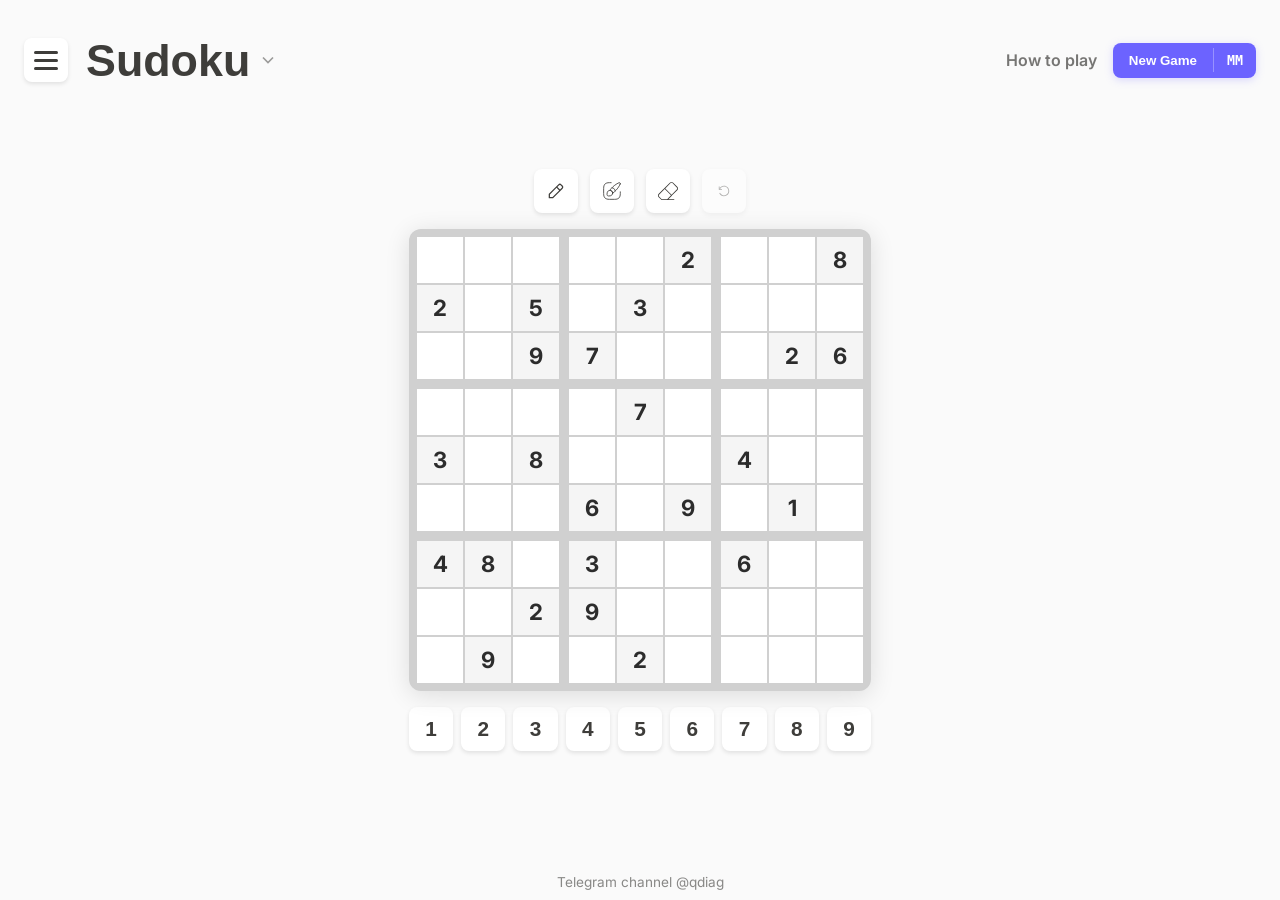
==== ui/web/_sudoku/index.html @ dfd4c3f3 "feat: add storage functionality for Sudoku game state - Implemented saveGame, loadSavedGame, and cle" ====
<!DOCTYPE html>
<html lang="en">
<head>
  <meta charset="UTF-8">
  <meta name="viewport" content="width=device-width, initial-scale=1.0">
  <title>Sudoku</title>

  <!-- Open Graph meta tags -->
  <meta property="og:title" content="Sudoku">
  <meta property="og:description" content="Classic number puzzle">
  <meta property="og:image" content="https://qdiag.xyz/assets/sudoku-preview.png">
  <meta property="og:type" content="website">
  <meta property="og:url" content="https://qdiag.xyz/sudoku/">
  
  <!-- Fonts and styles -->
  <link href="https://fonts.googleapis.com/css2?family=Inter:wght@400;600&display=swap" rel="stylesheet">
  <link rel="stylesheet" href="common.css">
  <link rel="stylesheet" href="styles.css">
  <link rel="stylesheet" href="multiplayer.css">
  
  <!-- Favicons -->
  <link rel="apple-touch-icon" sizes="180x180" href="https://qdiag.xyz/assets/icons/apple-touch-icon.png">
  <link rel="icon" type="image/png" sizes="32x32" href="https://qdiag.xyz/assets/icons/favicon-32x32.png">
  <link rel="icon" type="image/png" sizes="16x16" href="https://qdiag.xyz/assets/icons/favicon-16x16.png">
  <link rel="manifest" href="https://qdiag.xyz/assets/icons/site.webmanifest">
</head>
<body>
  <!-- Header -->
  <header class="header">
    <div class="leftControls">
      <button id="menuBtn" class="hamburger">
        <span></span>
      </button>
      <div class="title-wrapper">
        <button id="titleBtn" class="title-button">
          Sudoku
          <svg class="chevron" width="20" height="20" viewBox="0 0 24 24" fill="none" stroke="currentColor" stroke-width="2">
            <path d="M6 9l6 6 6-6"/>
          </svg>
        </button>
        <div id="gamesDropdown" class="games-dropdown">
          <a href="/sudoku/" class="game-item active">
            <div class="game-name">Sudoku</div>
            <div class="game-desc">Classic</div>
          </a>
          <!-- <a href="/masyu/" class="game-item">
            <div class="game-name">Masyu</div>
            <div class="game-desc">Draw a loop</div>
          </a> -->
          <!-- <a href="/bmf/" class="game-item">
            <div class="game-name">BMF</div>
            <div class="game-desc">Find patterns</div>
          </a> -->
        </div>
      </div>
    </div>
    <div class="rightControls">
      <a href="#" id="helpLink">How to play</a>
      <div class="new-game-wrapper">
        <button id="newBtn" class="btn btn-primary btn-with-indicator">
          <span class="btn-text">New Game</span>
          <span class="btn-divider"></span>
          <span class="btn-indicator" id="difficultyIndicator">MS</span>
        </button>
        <div id="difficultyDropdown" class="difficulty-dropdown">
          <div class="slider-group">
            <label>Difficulty</label>
            <input type="range" id="difficultySlider" min="0" max="4" value="1" step="1">
          </div>
          <div class="slider-group">
            <label>Duration</label>
            <input type="range" id="depthSlider" min="0" max="2" value="1" step="1">
          </div>
          <div class="difficulty-display" id="difficultyDisplay">Medium Sea</div>
        </div>
      </div>
    </div>
  </header>

  <!-- Settings Panel -->
  <div id="panel">
    
    <div class="settings-section">
      <h3 class="settings-header">Highlights</h3>
      
      <div class="setting">
        <label for="highlightPencilMarks" title="Highlight selected number in pencil marks">Notes</label>
        <label class="switch">
          <input type="checkbox" id="highlightPencilMarks">
          <span class="slider"></span>
        </label>
      </div>
      
      <div class="setting">
        <label for="highlightBiValues" title="Cells with exactly 2 candidates">Bi-values</label>
        <label class="switch">
          <input type="checkbox" id="highlightBiValues">
          <span class="slider"></span>
        </label>
      </div>
    </div>

    <div class="settings-section">
      <h3 class="settings-header">Note helpers</h3>
      
      <div class="setting">
        <label for="prefillNotes" title="Fill all empty cells with notes 1-9 when starting a new puzzle">Prefill</label>
        <label class="switch">
          <input type="checkbox" id="prefillNotes">
          <span class="slider"></span>
        </label>
      </div>

      <div class="setting">
        <label for="autoClearNotes" title="Automatically remove invalid notes based on placed numbers">Auto clear</label>
        <label class="switch">
          <input type="checkbox" id="autoClearNotes">
          <span class="slider"></span>
        </label>
      </div>
      
      <div class="setting">
        <label for="multicolorBrush" title="Enable two-color marking mode">Multicolor brush</label>
        <label class="switch">
          <input type="checkbox" id="multicolorBrush">
          <span class="slider"></span>
        </label>
      </div>
    </div>
    
    <div class="settings-section settings-section-small">
      <div class="setting codeInputWrap">
        <label for="codeInput">Puzzle code <span id="puzzleNumber"></span></label>
        <input type="text" id="codeInput" class="codeInput" placeholder="Paste code">
        <div class="codeButtons">
          <button id="copyCodeBtn" class="btn btn-secondary btn-small">Copy</button>
          <button id="loadCodeBtn" class="btn btn-secondary btn-small">Load</button>
        </div>
      </div>
    </div>
    
    <!-- Multiplayer Section -->
    <div class="settings-section settings-section-small" id="multiplayerSection">
      <div class="multiplayer-controls">
        <label class="section-label">Multiplayer room</label>
        
        <!-- No room state -->
        <div id="multiplayerNoRoom">
          <div class="multiplayer-buttons">
            <button id="createRoomBtn" class="btn btn-secondary btn-small">Create</button>
            <button id="joinRoomBtn" class="btn btn-secondary btn-small">Join</button>
          </div>
          
          <!-- Join input group (hidden by default) -->
          <div class="join-input-group" id="joinInputGroup">
            <input type="text" id="roomCodeInput" placeholder="123456" maxlength="6" pattern="\d{6}">
            <button id="joinConfirmBtn" class="btn btn-primary btn-xs">✓</button>
            <button id="joinCancelBtn" class="btn btn-secondary btn-xs">✕</button>
          </div>
        </div>
        
        <!-- In room state (hidden by default) -->
        <div id="multiplayerInRoom" style="display: none;">
          <div class="room-status">
            <span class="room-code" id="roomCode" title="Click to copy">123456</span>
            <div class="player-info">
              <svg class="player-icon" width="16" height="16" viewBox="0 -0.5 25 25" fill="none" xmlns="http://www.w3.org/2000/svg">
                <path fill-rule="evenodd" clip-rule="evenodd" d="M14.9769 14H10.0229C8.56488 14.0724 7.2731 14.963 6.68693 16.3C5.97993 17.688 7.39093 19 9.03193 19H15.9679C17.6099 19 19.0209 17.688 18.3129 16.3C17.7268 14.963 16.435 14.0724 14.9769 14Z" stroke="currentColor" stroke-width="1.5" stroke-linecap="round" stroke-linejoin="round"/>
                <path fill-rule="evenodd" clip-rule="evenodd" d="M15.4999 8C15.4999 9.65685 14.1568 11 12.4999 11C10.8431 11 9.49994 9.65685 9.49994 8C9.49994 6.34315 10.8431 5 12.4999 5C13.2956 5 14.0587 5.31607 14.6213 5.87868C15.1839 6.44129 15.4999 7.20435 15.4999 8Z" stroke="currentColor" stroke-width="1.5" stroke-linecap="round" stroke-linejoin="round"/>
              </svg>
              <span id="playerCount">1</span>
              <button id="leaveRoomBtn" class="btn btn-secondary btn-xs">Leave</button>
            </div>
          </div>
        </div>
      </div>
    </div>
    
  </div>

  <!-- Main Content -->
  <div id="app">
    <!-- Controls -->
    <div class="controls">
      <button id="pencilBtn" class="tool-btn" title="Pencil mode (N)">
        <svg width="20" height="20" viewBox="0 0 24 24" fill="currentColor" xmlns="http://www.w3.org/2000/svg">
          <path d="M4,20.75A.751.751,0,0,1,3.25,20V15.819a.755.755,0,0,1,.22-.53L14.711,4.05a2.72,2.72,0,0,1,3.848,0L19.95,5.441a2.72,2.72,0,0,1,0,3.848L8.712,20.53a.747.747,0,0,1-.531.22ZM4.75,16.129V19.25h3.12l7.91-7.91L12.66,8.22ZM16.841,10.28l2.051-2.051a1.223,1.223,0,0,0,0-1.727L17.499,5.108a1.222,1.222,0,0,0-1.727,0L13.72,7.16Z"/>
        </svg>
      </button>
      <button id="markerBtn" class="tool-btn" title="Marker mode (M) - Double-click to clear all">
        <svg width="20" height="20" viewBox="0 0 24 24" fill="none" stroke="currentColor" xmlns="http://www.w3.org/2000/svg">
          <path d="M10.97 2H8.97C3.97 2 1.97 4 1.97 9V15C1.97 20 3.97 22 8.97 22H14.97C19.97 22 21.97 20 21.97 15V13" stroke-width="1" stroke-linecap="round" stroke-linejoin="round"/>
          <path d="M21.88 3.55998C20.65 6.62998 17.56 10.81 14.98 12.88L13.4 14.14C13.2 14.29 13 14.41 12.77 14.5C12.77 14.35 12.76 14.2 12.74 14.04C12.65 13.37 12.35 12.74 11.81 12.21C11.26 11.66 10.6 11.35 9.92 11.26C9.76 11.25 9.6 11.24 9.44 11.25C9.53 11 9.66 10.77 9.83 10.58L11.09 8.99998C13.16 6.41998 17.35 3.30998 20.41 2.07998C20.88 1.89998 21.34 2.03998 21.63 2.32998C21.93 2.62998 22.07 3.08998 21.88 3.55998Z" stroke-width="1" stroke-linecap="round" stroke-linejoin="round"/>
          <path d="M12.78 14.49C12.78 15.37 12.44 16.21 11.81 16.85C11.32 17.34 10.66 17.68 9.87 17.78L7.9 17.99C6.83 18.11 5.91 17.2 6.03 16.11L6.24 14.14C6.43 12.39 7.89 11.27 9.45 11.24C9.61 11.23 9.77 11.24 9.93 11.25C10.61 11.34 11.27 11.65 11.82 12.2C12.36 12.74 12.66 13.36 12.75 14.03C12.77 14.19 12.78 14.35 12.78 14.49Z" stroke-width="1" stroke-linecap="round" stroke-linejoin="round"/>
          <path d="M15.82 11.9799C15.82 9.88994 14.13 8.18994 12.03 8.18994" stroke-width="1" stroke-linecap="round" stroke-linejoin="round"/>
        </svg>
      </button>
      <button id="eraserBtn" class="tool-btn" title="Eraser mode (E)">
      <svg fill="currentColor" height="20" width="20" xmlns="http://www.w3.org/2000/svg" viewBox="0 0 480.001 480.001">
      <g>
        <g>
          <path d="M333.142,350.846c0.115-0.115,0.215-0.239,0.323-0.357l129.681-129.706c10.878-10.878,16.864-25.368,16.855-40.8
            c-0.01-15.409-5.999-29.865-16.854-40.694l-97.844-97.874c-10.853-10.845-25.326-16.817-40.75-16.817
            c-15.426,0-29.895,5.974-40.741,16.82L16.855,308.329C5.974,319.21-0.012,333.713,0,349.168
            c0.013,15.425,6.002,29.884,16.854,40.7l62.592,62.606c0.061,0.061,0.127,0.112,0.188,0.171c0.174,0.165,0.349,0.331,0.534,0.483
            c0.082,0.067,0.171,0.126,0.255,0.19c0.175,0.135,0.349,0.271,0.532,0.395c0.07,0.047,0.145,0.085,0.215,0.13
            c0.205,0.131,0.412,0.26,0.627,0.376c0.051,0.026,0.103,0.048,0.154,0.074c0.239,0.123,0.482,0.241,0.732,0.346
            c0.033,0.014,0.067,0.024,0.101,0.037c0.269,0.108,0.54,0.208,0.819,0.293c0.034,0.011,0.07,0.017,0.104,0.027
            c0.276,0.081,0.556,0.154,0.841,0.211c0.082,0.017,0.165,0.023,0.247,0.038c0.239,0.041,0.479,0.084,0.724,0.107
            c0.33,0.033,0.663,0.051,0.998,0.051h137.91h159.308c5.522,0,10-4.478,10-10c0-5.522-4.478-10-10-10H248.566l84.22-84.236
            C332.904,351.06,333.027,350.96,333.142,350.846z M220.285,435.404H90.66l-59.675-59.689
            c-7.076-7.054-10.977-16.487-10.985-26.563c-0.008-10.106,3.897-19.582,10.996-26.681l129.825-129.803l151.091,151.091
            L220.285,435.404z M174.965,178.527L297.953,55.56c7.069-7.069,16.516-10.963,26.6-10.963c10.085,0,19.536,3.895,26.609,10.962
            l97.85,97.88c7.08,7.063,10.982,16.493,10.989,26.557c0.006,10.085-3.899,19.547-10.998,26.645l-122.95,122.974L174.965,178.527z"
            />
        </g>
      </g>
      </svg>
      </button>
      <button id="undoBtn" class="tool-btn" title="Undo (Ctrl+Z)">
        <svg width="20" height="20" viewBox="0 0 50 50" fill="currentColor" xmlns="http://www.w3.org/2000/svg">
          <path d="M25 38c-5.1 0-9.7-3-11.8-7.6l1.8-.8c1.8 3.9 5.7 6.4 10 6.4 6.1 0 11-4.9 11-11s-4.9-11-11-11c-4.6 0-8.5 2.8-10.1 7.3l-1.9-.7c1.9-5.2 6.6-8.6 12-8.6 7.2 0 13 5.8 13 13s-5.8 13-13 13z"/>
          <path d="M20 22h-8v-8h2v6h6z"/>
        </svg>
      </button>
    </div>

    <!-- Game Board -->
    <div id="boardWrap">
      <div id="board"></div>
    </div>

    <!-- Number Pad -->
    <div id="numpad">
      <button class="num-btn" data-num="1">1</button>
      <button class="num-btn" data-num="2">2</button>
      <button class="num-btn" data-num="3">3</button>
      <button class="num-btn" data-num="4">4</button>
      <button class="num-btn" data-num="5">5</button>
      <button class="num-btn" data-num="6">6</button>
      <button class="num-btn" data-num="7">7</button>
      <button class="num-btn" data-num="8">8</button>
      <button class="num-btn" data-num="9">9</button>
    </div>
  </div>

  <!-- Footer -->
  <footer class="footer">
    <a href="https://t.me/qdiag" target="_blank">Telegram channel @qdiag</a>
  </footer>

  <!-- Help modal -->
  <div class="helpModal" id="helpModal">
    <div class="helpBox">
      <h2>How to Play Sudoku</h2>
      <p>Fill the grid so that each row, column, and 3×3 box contains the digits 1-9 without repetition.</p>
      
      <h3>Controls</h3>
      <ul>
        <li>Click any cell to select it</li>
        <li>Use keyboard (1-9) to place numbers</li>
        <li>Press the same number again to remove it</li>
        <li>Navigate with arrow keys or WASD</li>
        <li>Press Delete, Backspace ot 0 to clear a cell</li>
        <li>Press U or Ctrl+Z to undo</li>
      </ul>
      
      <h3>Modes</h3>
      <ul>
        <li><strong>Pencil mode (N):</strong> Make small notes in cells instead of placing numbers</li>
        <li><strong>Marker mode (M):</strong> Highlight cells for analysis. Click to mark/unmark cells. With multicolor enabled: peach → green → clear. Desktop only: drag to mark multiple cells. Double-click button or Shift+M to clear all</li>
        <li><strong>Eraser mode (E):</strong> Click cells to clear them quickly</li>
      </ul>
      
      <h3>Difficulty Levels</h3>
      <ul>
        <li>Use the dropdown next to "New Game" to select difficulty and duration</li>
        <li>Difficulty ranges from Easy to Insane</li>
        <li>Duration indicates puzzle length: S (Small), M (Medium), L (Large)</li>
      </ul>
      
      <h3>Puzzle Codes</h3>
      <ul>
        <li>Load puzzles by code or number (e.g., <code>#123</code> or <code>MS#456</code>)</li>
        <li>Difficulty codes: E=Easy, M=Medium, H=Hard, D=Diabolical, I=Insane</li>
        <li>Duration codes: S=Small, M=Medium, L=Large</li>
      </ul>
      
      <button id="closeHelp" class="btn btn-primary">Got it!</button>
    </div>
  </div>

  <!-- Socket.io -->
  <script src="https://cdn.socket.io/4.6.1/socket.io.min.js"></script>
  
  <!-- Scripts -->
  <script src="puzzle_list.js"></script>
  <script>
    // Global game state variables - must be declared before other scripts
    let board = [];
    let solution = [];
    let fixed = [];
    let pencilMarks = [];
    let selectedCell = null;
    let solved = false;
    let pencilMode = false;
    let eraserMode = false;
    let markerMode = false;
    let markedCells = new Map(); // Changed from Set to Map for multicolor support
    let isDraggingMarker = false;
    let markerDragMode = 'add'; // 'add' or 'remove'
    let markerDragColor = 1; // Track which color we're dragging
    let dragStarted = false;
    let needsRender = false;
    let currentPuzzleIndex = -1;
    let initialBoard = [];
    let undoHistory = [];
    let selectedNumber = null;
    let highlightPencilMarks = true;
    let highlightAffectedAreas = true; // Always on
    let showBiValue = false;
    let prefillNotes = false;
    let autoClearNotes = false;
    let highlightRelatedCells = true; // Always on
    let multicolorBrush = false;
    let gameModified = false;
    let confirmingNewGame = false;
    // Difficulty settings
    let currentDifficulty = 1; // Medium (0-4: Easy, Medium, Hard, Diabolical, Extreme)
    let currentDepth = 1; // Sea (0-2: Lake, Sea, Ocean)
    window.eraserMode = eraserMode;
    window.initialBoard = initialBoard;
  </script>
  <script src="utils.js"></script>
  <script src="common.js"></script>
  <script src="multiplayer.js"></script>
  <script src="encoder.js"></script>
  <script src="storage.js"></script>
  <script src="renderer.js"></script>
  <script src="script.js"></script>
</body>
</html>
---- ui/web/_sudoku/common.css ----
/* ====== COMMON VARIABLES ====== */
:root {
  --accent: #6c63ff;
  --accent-light: #d6d8ff;
  --accent-dark: #7c72ff;
  --bg: #fafafa;
  --text-primary: #3e3d3a;
  --border-color: #dcdcdc;
  --border-light: #e0e0e0;
  --shadow-sm: 0 2px 4px rgba(0,0,0,0.1);
  --shadow-md: 0 4px 12px rgba(0,0,0,0.15);
  --shadow-lg: 0 4px 24px rgba(0,0,0,0.12);
  --headerH: 100px;
  --panelW: 260px;
}

/* ====== RESET & BASE ====== */
* {
  box-sizing: border-box;
  margin: 0;
  padding: 0;
}

body {
  font-family: Inter, sans-serif;
  background: var(--bg);
  color: var(--text-primary);
  min-height: 100vh;
  display: flex;
  flex-direction: column;
  align-items: center;
  padding-top: var(--headerH);
}

/* ====== HEADER ====== */
.header {
  position: fixed;
  top: 0;
  left: 0;
  right: 0;
  height: var(--headerH);
  display: flex;
  justify-content: space-between;
  align-items: center;
  flex-wrap: wrap;
  padding: 20px 24px 0;
  z-index: 100;
  background: transparent;
  pointer-events: none;
}

.header * {
  pointer-events: auto;
}

.leftControls,
.rightControls {
  display: flex;
  gap: 16px;
  align-items: center;
}

.leftControls {
  gap: 18px;
}

@media (max-width: 600px) {
  .rightControls {
    flex-direction: column;
    align-items: flex-end;
    gap: 8px;
    margin-top: 8px;
  }
}

/* ====== HAMBURGER MENU ====== */
.hamburger {
  width: 44px;
  height: 44px;
  border: none;
  background: #fff;
  cursor: pointer;
  transition: all .3s ease;
  color: var(--text-primary);
  border-radius: 8px;
  display: flex;
  align-items: center;
  justify-content: center;
  box-shadow: var(--shadow-sm);
}

.hamburger span {
  display: block;
  position: relative;
  width: 24px;
  height: 3px;
  background: var(--text-primary);
  transition: all .3s ease;
  border-radius: 1.5px;
}

.hamburger span::before,
.hamburger span::after {
  content: '';
  position: absolute;
  left: 0;
  width: 24px;
  height: 3px;
  background: var(--text-primary);
  transition: all .3s ease;
  border-radius: 1.5px;
}

.hamburger span::before {
  top: -8px;
}

.hamburger span::after {
  top: 8px;
}

.hamburger.active {
  background: var(--accent);
  box-shadow: 0 2px 8px rgba(108,99,255,0.3);
}

.hamburger.active span {
  background: transparent;
}

.hamburger.active span::before {
  top: 0;
  transform: rotate(45deg);
  background: #fff;
}

.hamburger.active span::after {
  top: 0;
  transform: rotate(-45deg);
  background: #fff;
}

@media (hover: hover) {
  .hamburger:hover {
    background: #f0f0f0;
    box-shadow: 0 2px 6px rgba(0,0,0,0.15);
  }
  
  .hamburger.active:hover {
    background: var(--accent-dark);
    box-shadow: 0 2px 10px rgba(108,99,255,0.4);
  }
}

/* ====== TITLE DROPDOWN ====== */
.title-wrapper {
  position: relative;
}

.title-button {
  font-size: 2.8rem;
  font-weight: 600;
  background: none;
  border: none;
  cursor: pointer;
  display: flex;
  align-items: center;
  gap: 8px;
  color: var(--text-primary);
  transition: all 0.2s ease;
  padding: 4px 8px;
  margin: -4px -8px;
  border-radius: 8px;
}

.title-button:hover {
  background: rgba(0,0,0,0.05);
}

.title-button:active {
  background: rgba(0,0,0,0.08);
}

.chevron {
  transition: transform 0.3s ease;
  opacity: 0.5;
}

.title-button:hover .chevron {
  opacity: 0.8;
}

.title-button.active .chevron {
  transform: rotate(180deg);
}

.games-dropdown {
  position: absolute;
  top: calc(100% + 8px);
  left: 0;
  background: #fff;
  border-radius: 12px;
  box-shadow: var(--shadow-lg);
  min-width: 200px;
  opacity: 0;
  visibility: hidden;
  transform: translateY(-10px);
  transition: all 0.3s ease;
  z-index: 1000;
  padding: 8px;
}

.games-dropdown.show {
  opacity: 1;
  visibility: visible;
  transform: translateY(0);
}

.game-item {
  display: flex;
  flex-direction: column;
  padding: 12px 16px;
  text-decoration: none;
  color: var(--text-primary);
  border-radius: 8px;
  transition: all 0.2s ease;
  position: relative;
}

.game-item:hover {
  background: #f5f5f5;
}

.game-item.active {
  background: var(--accent-light);
  color: var(--accent);
}

.game-item.active::before {
  content: '';
  position: absolute;
  left: 4px;
  top: 50%;
  transform: translateY(-50%);
  width: 3px;
  height: 24px;
  background: var(--accent);
  border-radius: 2px;
}

.game-name {
  font-weight: 600;
  font-size: 1.1rem;
  margin-bottom: 2px;
}

.game-desc {
  font-size: 0.85rem;
  opacity: 0.7;
}

@media (max-width: 600px) {
  .title-button {
    font-size: 2rem;
  }
  
  .games-dropdown {
    left: -8px;
    right: -8px;
    width: auto;
    min-width: unset;
  }
}

/* ====== BUTTONS ====== */
.btn {
  cursor: pointer;
  border: none;
  border-radius: 8px;
  font-weight: 600;
  transition: all .15s ease;
}

.btn-primary {
  padding: 10px 22px;
  background: var(--accent);
  color: #fff;
  box-shadow: 0 2px 8px rgba(144,136,255,.3);
}

.btn-primary:hover {
  background: var(--accent-dark);
  transform: translateY(-1px);
  box-shadow: 0 4px 12px rgba(144,136,255,.4);
}

.btn-secondary {
  padding: 8px 22px;
  background: #e0e0e0;
  color: var(--text-primary);
}

.btn-secondary:hover {
  background: #d4d4d4;
  transform: translateY(-1px);
}

.btn-small {
  padding: 6px 14px;
}

.btn:active {
  transform: translateY(0);
}

/* ====== HELP LINK ====== */
#helpLink {
  color: var(--text-primary);
  text-decoration: none;
  cursor: pointer;
  font-weight: 600;
  opacity: 0.7;
  transition: all .15s ease;
  position: relative;
}

#helpLink:hover {
  opacity: 1;
  transform: translateY(-1px);
}

#helpLink::after {
  content: '';
  position: absolute;
  bottom: -2px;
  left: 0;
  right: 0;
  height: 2px;
  background: var(--accent);
  transform: scaleX(0);
  transition: transform .2s ease;
}

#helpLink:hover::after {
  transform: scaleX(1);
}

/* ====== SETTINGS PANEL ====== */
#panel {
  position: fixed;
  top: 0;
  left: 0;
  height: 100%;
  width: var(--panelW);
  background: #fff;
  border-right: 1px solid #dadada;
  transform: translateX(-100%);
  transition: .25s ease;
  z-index: 90;
  padding: 90px 22px 30px;
  overflow-y: auto;
}

#panel.open {
  transform: translateX(0);
}

.setting {
  margin-bottom: 22px;
  display: flex;
  align-items: center;
  justify-content: space-between;
}

.setting label {
  font-weight: 600;
}

.setting label[title] {
  cursor: help;
  position: relative;
}

.setting label[title]:hover {
  text-decoration: underline dotted;
  text-underline-offset: 3px;
}

/* ====== STEPPER ====== */
.stepper {
  display: flex;
  align-items: center;
  gap: 12px;
}

.stepper button {
  width: 36px;
  height: 36px;
  border: none;
  border-radius: 8px;
  background: #e0e0e0;
  font-size: 1.2rem;
  cursor: pointer;
  font-weight: 600;
  transition: all .15s ease;
}

.stepper button:hover {
  background: #d4d4d4;
  transform: scale(1.05);
}

.stepper button:active {
  transform: scale(0.95);
}

.stepper span {
  min-width: 48px;
  text-align: center;
  font-weight: 600;
  font-size: 1.05rem;
}

/* ====== TOGGLE SWITCH ====== */
.switch {
  position: relative;
  display: inline-block;
  width: 46px;
  height: 26px;
}

.switch input {
  opacity: 0;
  width: 0;
  height: 0;
}

.slider {
  position: absolute;
  cursor: pointer;
  inset: 0;
  background: #ccc;
  border-radius: 26px;
  transition: .2s;
}

.slider:before {
  content: '';
  position: absolute;
  left: 2px;
  bottom: 2px;
  width: 22px;
  height: 22px;
  background: #fff;
  border-radius: 50%;
  transition: .2s;
}

input:checked + .slider {
  background: var(--accent);
}

input:checked + .slider:before {
  transform: translateX(20px);
}

/* ====== CORRECT BADGE ====== */
.correct-badge {
  position: fixed;
  right: 20px;
  bottom: 20px;
  z-index: 100;
  background: #4a5568;
  color: #fff;
  padding: 12px 20px;
  border-radius: 12px;
  box-shadow: 0 4px 12px rgba(0,0,0,.15);
  display: flex;
  align-items: center;
  gap: 10px;
  font-weight: 600;
  opacity: 0;
  transform: translateY(10px);
  transition: opacity .3s, transform .3s;
  pointer-events: none;
}

.correct-badge.show {
  opacity: 1;
  transform: translateY(0);
}

.correct-icon {
  font-size: 1.3rem;
}

.correct-text {
  font-size: 1.05rem;
}

/* ====== FOOTER ====== */
.footer {
  margin: 24px 0 12px;
  font-size: .85rem;
  text-align: center;
}

.footer a {
  color: var(--text-primary);
  opacity: .6;
  text-decoration: none;
  transition: opacity .15s;
}

.footer a:hover {
  opacity: .8;
}
---- ui/web/_sudoku/styles.css ----
/* ====== GAME VARIABLES ====== */
:root {
  --cell-size: 46px;
  --cell-gap: 2px;
  --block-gap: 6px;
  
  /* Colors */
  --cell-bg: #fff;
  --cell-border: #e0e0e0;
  --cell-fixed: #f5f5f5;
  --cell-hover: #f0f0ff;
  --cell-selected: #e6e6ff;
  --cell-highlight: #f0f1ff;
  --cell-same: #d6d8ff;
  --cell-conflict: #ffe5e5;
  --cell-affected: #f0f1ff;
  --cell-marked: #ffe1cc;
  --cell-marked2: #cde4cd;
  --text-fixed: #2c2c2c;
  --text-user: #4a5568;
  --text-pencil: #9ca3af;
  --text-conflict: #ef4444;
  --bi-value-color: #a0a7b3;
  --danger-color: #dc3545;
  --danger-hover: #c82333;
}

@media (max-width: 768px) {
  :root {
    --cell-size: 38px;
    --cell-gap: 1px;
    --block-gap: 5px;
  }
}

@media (max-width: 600px) {
  :root {
    --cell-size: 34px;
    --cell-gap: 1px;
    --block-gap: 4px;
  }
}

/* ====== OVERRIDE HEADER HEIGHT ====== */
@media (max-width: 600px) {
  :root {
    --headerH: 80px;
  }
  
  .header {
    padding-top: 15px;
  }
}

/* ====== PREVENT SCROLL ====== */
html {
  overflow: hidden;
  height: 100vh;
}

body {
  overflow: hidden !important;
  height: 100vh !important;
  overscroll-behavior: none;
}

/* ====== MAIN APP ====== */
#app {
  display: flex;
  flex-direction: column;
  align-items: center;
  gap: 16px;
  padding: 5px;
  margin-top: -30px;
  height: calc(100vh - var(--headerH) - 20px);
  justify-content: center;
}

@media (max-width: 768px) {
  #app {
    gap: 10px;
    padding: 5px;
    margin-top: -50px;
    height: calc(100vh - var(--headerH) - 15px);
  }
}

@media (max-width: 600px) {
  #app {
    gap: 8px;
    padding: 5px;
    margin-top: -20px;
    height: calc(100vh - var(--headerH) - 10px);
  }
}

/* ====== NEW GAME BUTTON WITH DIFFICULTY ====== */
.new-game-wrapper {
  position: relative;
}

.btn-with-indicator {
  display: flex !important;
  align-items: center;
  padding: 0 !important;
  overflow: hidden;
}

.btn-text {
  padding: 10px 16px;
  flex: 1;
}

.btn-divider {
  width: 1px;
  height: 24px;
  background: rgba(255, 255, 255, 0.3);
  margin: 0;
}

.btn-indicator {
  padding: 10px 12px;
  font-weight: 600;
  cursor: pointer;
  transition: background 0.2s ease;
  position: relative;
  width: 42px;
  text-align: center;
  font-family: monospace;
}

.btn-indicator:hover {
  background: rgba(255, 255, 255, 0.1);
}

/* Difficulty dropdown */
.difficulty-dropdown {
  position: absolute;
  top: calc(100% + 8px);
  right: 0;
  background: #fff;
  border-radius: 12px;
  box-shadow: var(--shadow-lg);
  padding: 20px;
  opacity: 0;
  visibility: hidden;
  transform: translateY(-10px);
  transition: all 0.3s ease;
  z-index: 100;
  min-width: 260px;
}

.difficulty-dropdown.show {
  opacity: 1;
  visibility: visible;
  transform: translateY(0);
}

.slider-group {
  margin-bottom: 16px;
  display: flex;
  align-items: center;
  gap: 16px;
}

.slider-group label {
  font-weight: 600;
  min-width: 70px;
  font-size: 0.95rem;
}

.slider-group input[type="range"] {
  flex: 1;
  height: 6px;
  -webkit-appearance: none;
  appearance: none;
  background: #e0e0e0;
  border-radius: 3px;
  outline: none;
}

.slider-group input[type="range"]::-webkit-slider-thumb {
  -webkit-appearance: none;
  appearance: none;
  width: 18px;
  height: 18px;
  background: var(--accent);
  border-radius: 50%;
  cursor: pointer;
  transition: all 0.2s ease;
}

.slider-group input[type="range"]::-webkit-slider-thumb:hover {
  transform: scale(1.1);
  box-shadow: 0 2px 8px rgba(108, 99, 255, 0.4);
}

.slider-group input[type="range"]::-moz-range-thumb {
  width: 18px;
  height: 18px;
  background: var(--accent);
  border-radius: 50%;
  cursor: pointer;
  border: none;
  transition: all 0.2s ease;
}

.slider-group input[type="range"]::-moz-range-thumb:hover {
  transform: scale(1.1);
  box-shadow: 0 2px 8px rgba(108, 99, 255, 0.4);
}

.difficulty-display {
  text-align: center;
  font-weight: 600;
  color: var(--text-primary);
  margin-top: 8px;
  font-size: 1.05rem;
}

@media (max-width: 600px) {
  .btn-text {
    padding: 10px 12px;
    font-size: 0.95rem;
  }
  
  .btn-indicator {
    padding: 10px 10px;
    font-size: 0.9rem;
    width: 38px;
  }
  
  .difficulty-dropdown {
    min-width: 240px;
    padding: 16px;
  }
  
  .slider-group label {
    min-width: 60px;
    font-size: 0.9rem;
  }
  
  .difficulty-display {
    font-size: 0.95rem;
  }
}

/* ====== CONTROLS ====== */
.controls {
  display: flex;
  gap: 12px;
}

@media (max-width: 600px) {
  .controls {
    gap: 8px;
  }
}

.tool-btn {
  width: 44px;
  height: 44px;
  border: none;
  background: #fff;
  border-radius: 8px;
  cursor: pointer;
  transition: all 0.2s ease;
  box-shadow: var(--shadow-sm);
  display: flex;
  align-items: center;
  justify-content: center;
  color: var(--text-primary);
}

@media (max-width: 600px) {
  .tool-btn {
    width: 40px;
    height: 40px;
  }
  
  .tool-btn svg {
    width: 18px;
    height: 18px;
  }
}

@media (hover: hover) {
  .tool-btn:hover {
    background: #f5f5f5;
    transform: translateY(-1px);
    box-shadow: var(--shadow-md);
  }
  
  .tool-btn.active:hover {
    background: var(--accent-dark);
  }
}

.tool-btn.active {
  background: var(--accent);
  color: #fff;
  box-shadow: 0 2px 8px rgba(108,99,255,0.3);
}

/* Marker mode cursor */
body.marker-mode #board .cell {
  cursor: crosshair;
}

/* Prevent unwanted touch behaviors in marker mode */
body.marker-mode #board {
  -webkit-touch-callout: none;
  -webkit-user-select: none;
}

.tool-btn.disabled {
  opacity: 0.4;
  cursor: default;
  pointer-events: none;
}

.tool-btn.disabled:hover {
  background: #fff;
  transform: none;
  box-shadow: var(--shadow-sm);
}

/* ====== BOARD ====== */
#boardWrap {
  background: #d0d0d0;
  padding: 8px;
  border-radius: 12px;
  box-shadow: var(--shadow-lg);
  position: relative;
}

@media (max-width: 600px) {
  #boardWrap {
    padding: 6px;
    border-radius: 10px;
  }
}

#board {
  display: grid;
  grid-template-columns: 
    repeat(3, var(--cell-size)) var(--block-gap)
    repeat(3, var(--cell-size)) var(--block-gap)
    repeat(3, var(--cell-size));
  grid-template-rows: 
    repeat(3, var(--cell-size)) var(--block-gap)
    repeat(3, var(--cell-size)) var(--block-gap)
    repeat(3, var(--cell-size));
  gap: var(--cell-gap);
  background: transparent;
  user-select: none;
  -webkit-user-select: none;
  -moz-user-select: none;
  -ms-user-select: none;
  /* Improve touch responsiveness */
  -webkit-tap-highlight-color: transparent;
}

/* ====== CELLS ====== */
.cell {
  background: var(--cell-bg);
  border: 1px solid transparent;
  cursor: pointer;
  position: relative;
  display: flex;
  align-items: center;
  justify-content: center;
  font-weight: 600;
  font-size: 1.4rem;
  color: var(--text-user);
  transition: all 0.15s ease;
  user-select: none;
  -webkit-user-select: none;
  -moz-user-select: none;
  -ms-user-select: none;
  -webkit-tap-highlight-color: transparent;
  width: var(--cell-size);
  height: var(--cell-size);
}

/* Skip cells in gap columns/rows */
.cell:nth-child(9n+4),
.cell:nth-child(9n+5),
.cell:nth-child(9n+6) {
  grid-column: span 1 / span 1;
}

.cell:nth-child(9n+7),
.cell:nth-child(9n+8),
.cell:nth-child(9n+9),
.cell:nth-child(9n+10) {
  grid-column: span 1 / span 1;
}

/* Position cells correctly in grid */
.cell:nth-child(9n+1) { grid-column: 1; }
.cell:nth-child(9n+2) { grid-column: 2; }
.cell:nth-child(9n+3) { grid-column: 3; }
.cell:nth-child(9n+4) { grid-column: 5; }
.cell:nth-child(9n+5) { grid-column: 6; }
.cell:nth-child(9n+6) { grid-column: 7; }
.cell:nth-child(9n+7) { grid-column: 9; }
.cell:nth-child(9n+8) { grid-column: 10; }
.cell:nth-child(9n+9) { grid-column: 11; }

/* Position rows correctly */
.cell:nth-child(n+1):nth-child(-n+9) { grid-row: 1; }
.cell:nth-child(n+10):nth-child(-n+18) { grid-row: 2; }
.cell:nth-child(n+19):nth-child(-n+27) { grid-row: 3; }
.cell:nth-child(n+28):nth-child(-n+36) { grid-row: 5; }
.cell:nth-child(n+37):nth-child(-n+45) { grid-row: 6; }
.cell:nth-child(n+46):nth-child(-n+54) { grid-row: 7; }
.cell:nth-child(n+55):nth-child(-n+63) { grid-row: 9; }
.cell:nth-child(n+64):nth-child(-n+72) { grid-row: 10; }
.cell:nth-child(n+73):nth-child(-n+81) { grid-row: 11; }

@media (max-width: 600px) {
  .cell {
    font-size: 1.1rem;
  }
}

.cell.fixed {
  background: var(--cell-fixed);
  color: var(--text-fixed);
  font-weight: 700;
}

/* Only apply hover on devices that support hover */
@media (hover: hover) {
  .cell:hover {
    background: var(--cell-hover);
    z-index: 1;
  }
}

.cell.selected {
  background: var(--cell-selected);
  border-color: var(--accent);
  box-shadow: 0 0 0 2px var(--accent);
  z-index: 2;
}

.cell.highlight-row,
.cell.highlight-col,
.cell.highlight-block {
  background: var(--cell-highlight);
}

.cell.highlight-same {
  background: var(--cell-same);
}

.cell.highlight-affected {
  background: var(--cell-affected);
}

.cell.marked {
  background: var(--cell-marked) !important;
  color: #1a1a1a !important;
}

.cell.marked2 {
  background: var(--cell-marked2) !important;
  color: #1a1a1a !important;
}

/* Keep highlight color for cells with same number when highlight is active */
.cell.marked.highlight-same,
.cell.marked2.highlight-same {
  color: var(--text-user) !important;
}

/* Keep conflict color - highest priority */
.cell.marked.conflict,
.cell.marked2.conflict {
  background: var(--cell-conflict) !important;
  color: var(--text-conflict) !important;
}

/* Fixed cells in marked state should keep their bold black */
.cell.fixed.marked,
.cell.fixed.marked2 {
  color: var(--text-fixed) !important;
  font-weight: 700;
}

/* Keep normal color for selected marked cells */
.cell.marked.selected,
.cell.marked2.selected {
  color: var(--text-user) !important;
}

.cell.conflict {
  background: var(--cell-conflict);
  color: var(--text-conflict);
}

/* ====== BI-VALUE HIGHLIGHTING ====== */
.cell.bi-value {
  box-shadow: inset 0 0 0 1.5px var(--bi-value-color);
  z-index: 1;
}

/* ====== PENCIL MARKS ====== */
.pencil-marks {
  position: absolute;
  inset: 2px;
  display: grid;
  grid-template-columns: repeat(3, 1fr);
  grid-template-rows: repeat(3, 1fr);
  gap: 0;
  pointer-events: none;
}

.pencil-mark {
  display: flex;
  align-items: center;
  justify-content: center;
  font-size: 0.6rem;
  font-weight: 600;
  color: var(--text-pencil);
  line-height: 1;
  border-radius: 3px;
  margin: 1px;
  transition: all 0.15s ease;
}

/* Pencil marks in marked cells - more contrast */
.cell.marked .pencil-mark,
.cell.marked2 .pencil-mark {
  color: #666;
  font-weight: 700;
}

.pencil-mark.highlight {
  background: var(--cell-same);
  color: var(--accent);
  font-weight: 700;
  box-shadow: 0 0 0 1px rgba(108, 99, 255, 0.2);
}

/* Pencil marks in marked cells */
.cell.marked .pencil-mark.highlight {
  background: #ffe0cc;
  color: #ff7a3d;
  box-shadow: 0 0 0 1px rgba(255, 149, 99, 0.3);
}

.cell.marked2 .pencil-mark.highlight {
  background: #a3d1a3;
  color: #2a6b2a;
  box-shadow: 0 0 0 1px rgba(42, 107, 42, 0.3);
}

@media (max-width: 600px) {
  .pencil-mark {
    font-size: 0.5rem;
  }
}

/* ====== NUMBER PAD ====== */
#numpad {
  display: grid;
  grid-template-columns: repeat(9, 1fr);
  gap: 8px;
  max-width: 500px;
  width: 100%;
}

@media (max-width: 768px) {
  #numpad {
    gap: 6px;
    max-width: 400px;
  }
}

@media (max-width: 600px) {
  #numpad {
    /* Keep 9 columns on mobile, just reduce size and gap */
    gap: 4px;
    max-width: 100%;
    padding: 0 5px;
  }
}

.num-btn {
  aspect-ratio: 1;
  border: none;
  background: #fff;
  border-radius: 8px;
  font-size: 1.3rem;
  font-weight: 600;
  cursor: pointer;
  transition: all 0.15s ease;
  box-shadow: var(--shadow-sm);
  color: var(--text-primary);
  -webkit-tap-highlight-color: transparent;
}

@media (max-width: 600px) {
  .num-btn {
    font-size: 1rem;
    border-radius: 6px;
  }
}

@media (hover: hover) {
  .num-btn:hover {
    background: var(--accent-light);
    transform: translateY(-2px);
    box-shadow: var(--shadow-md);
  }
  
  .num-btn.active:hover {
    background: var(--accent-dark);
  }
}

.num-btn:active {
  transform: translateY(0);
}

.num-btn.active {
  background: var(--accent);
  color: #fff;
  box-shadow: 0 2px 8px rgba(108,99,255,0.3);
}

.num-btn.disabled {
  opacity: 0.3;
  cursor: default;
  pointer-events: none;
}

/* ====== DANGER BUTTON ====== */
.btn-danger {
  background: var(--danger-color) !important;
  box-shadow: 0 2px 8px rgba(220, 53, 69, 0.3) !important;
}

@media (hover: hover) {
  .btn-danger:hover {
    background: var(--danger-hover) !important;
    box-shadow: 0 4px 12px rgba(220, 53, 69, 0.4) !important;
  }
}

/* ====== CODE INPUT ====== */
.codeInputWrap {
  flex-direction: column;
  align-items: stretch;
  gap: 8px;
}

.codeInputWrap label {
  display: flex;
  align-items: center;
  gap: 8px;
}

#puzzleNumber {
  color: #999;
  font-size: 0.9em;
  font-weight: normal;
}

.codeInput {
  width: 100%;
  padding: 10px;
  border: 1px solid #ddd;
  border-radius: 6px;
  font-family: monospace;
  font-size: 0.9rem;
}

.codeInput:focus {
  outline: none;
  border-color: var(--accent);
  box-shadow: 0 0 0 2px rgba(108,99,255,0.1);
}

.codeButtons {
  display: flex;
  gap: 8px;
  margin-top: 8px;
}

.codeButtons button {
  flex: 1;
}

#copyCodeBtn.copied,
#loadCodeBtn.copied {
  background: var(--accent);
  color: #fff;
}

/* ====== HELP MODAL ====== */
.helpModal {
  display: none;
  position: fixed;
  top: 0;
  left: 0;
  right: 0;
  bottom: 0;
  z-index: 200;
  align-items: center;
  justify-content: center;
  backdrop-filter: blur(3px);
  background: rgba(0, 0, 0, 0.45);
}

.helpBox {
  max-width: 480px;
  background: #fff;
  padding: 30px 28px;
  border-radius: 14px;
  box-shadow: var(--shadow-lg);
  max-height: 90vh;
  overflow-y: auto;
  margin: 20px;
}

.helpBox h2 {
  margin-bottom: 20px;
  font-size: 1.4rem;
  color: var(--text-primary);
}

.helpBox h3 {
  margin-top: 24px;
  margin-bottom: 12px;
  font-size: 1.1rem;
  color: var(--text-primary);
}

.helpBox p {
  margin-bottom: 16px;
  font-size: 0.95rem;
  line-height: 1.5;
  color: #666;
}

.helpBox ul {
  margin: 0 0 16px 0;
  padding-left: 24px;
}

.helpBox li {
  margin-bottom: 8px;
  font-size: 0.95rem;
  line-height: 1.5;
  color: #666;
}

.helpBox code {
  background: #f0f0f0;
  padding: 2px 6px;
  border-radius: 3px;
  font-family: monospace;
  font-size: 0.9em;
}

.helpBox button {
  margin-top: 20px;
  width: 100%;
}

/* ====== FOOTER ADJUSTMENT ====== */
.footer {
  position: fixed;
  bottom: 0;
  left: 0;
  right: 0;
  margin: 0;
  padding: 10px;
  background: var(--bg);
  font-size: .85rem;
  text-align: center;
  z-index: 10;
}

/* ====== SETTINGS SECTIONS ====== */
.settings-section {
  margin-bottom: 32px;
  /*border-bottom: 1px solid var(--border-light);*/
  padding-bottom: 16px;
}

.settings-header {
  font-size: 0.85rem;
  font-weight: 600;
  color: var(--text-primary);
  margin-bottom: 14px;
  text-transform: uppercase;
  letter-spacing: 0.5px;
  opacity: 0.6;
}

.settings-section .setting {
  margin-bottom: 16px;
}

.settings-section:first-child {
  margin-top: 30px;
}

.settings-section .setting:last-child {
  margin-bottom: 0;
}

/* ====== MULTIPLAYER SECTION ====== */
.multiplayer-controls {
  display: flex;
  flex-direction: column;
  gap: 8px; /* Reduced from default */
}

.multiplayer-controls .section-label {
  margin-bottom: 4px; /* Small gap between label and buttons */
  font-weight: 600;
}

.multiplayer-buttons {
  display: flex;
  gap: 8px;
}

/* ====== ANIMATIONS ====== */
@keyframes shake {
  0%, 100% { transform: translateX(0); }
  25% { transform: translateX(-4px); }
  75% { transform: translateX(4px); }
}

.cell.error {
  animation: shake 0.3s ease;
}

@keyframes pulse {
  0% { transform: scale(1); }
  50% { transform: scale(1.1); }
  100% { transform: scale(1); }
}

.cell.placed {
  animation: pulse 0.2s ease;
}
---- ui/web/_sudoku/multiplayer.css ----
/* ====== MULTIPLAYER STYLES ====== */

/* Multiplayer section in settings */
#multiplayerSection {
  margin-top: 16px;
  padding-top: 16px;
}

.multiplayer-controls {
  display: flex;
  flex-direction: column;
  gap: 12px;
}

.section-label {
  font-size: 0.95rem;
  font-weight: 600;
  color: var(--text-primary);
  margin-bottom: 8px;
  display: block;
}

.multiplayer-buttons {
  display: flex;
  gap: 8px;
}

.multiplayer-buttons button {
  flex: 1;
}

/* Room status display */
.room-status {
  display: flex;
  align-items: center;
  justify-content: space-between;
  gap: 10px;
}

.room-code {
  font-family: monospace;
  font-size: 1.1rem;
  font-weight: 700;
  color: #666;
  cursor: pointer;
  transition: color 0.15s ease;
  user-select: none;
}

.room-code:hover {
  color: var(--text-primary);
}

.room-code:active {
  color: var(--accent);
}

.player-info {
  display: flex;
  align-items: center;
  gap: 6px;
  color: #666;
}

.player-icon {
  width: 16px;
  height: 16px;
  opacity: 0.7;
}

#playerCount {
  font-weight: 600;
  color: var(--text-primary);
}

/* Join input group */
.join-input-group {
  display: none;
  gap: 4px;
  align-items: center;
}

.join-input-group input {
  flex: 1;
  padding: 6px 10px;
  border: 1px solid #ddd;
  border-radius: 6px;
  font-family: monospace;
  font-size: 0.95rem;
  text-align: center;
  letter-spacing: 1px;
  max-width: 100px;
}

.join-input-group input:focus {
  outline: none;
  border-color: var(--accent);
  box-shadow: 0 0 0 2px rgba(108, 99, 255, 0.1);
}

.join-input-group button {
  padding: 6px 10px;
  white-space: nowrap;
}

/* Responsive adjustments */
@media (max-width: 600px) {
  .multiplayer-buttons {
    flex-direction: column;
  }
  
  .room-status {
    flex-direction: column;
    align-items: flex-start;
    gap: 8px;
  }
  
  .player-info {
    align-self: stretch;
    justify-content: space-between;
  }
}

/* Small buttons */
.btn-xs {
  padding: 4px 10px;
  font-size: 0.8rem;
  min-height: 28px;
}

/* Leave room button styling */
#leaveRoomBtn {
  background: #e0e0e0;
  color: var(--text-primary);
  margin-left: 8px;
}

#leaveRoomBtn:hover {
  background: #d4d4d4;
}

/* Disabled state for multiplayer buttons */
.multiplayer-buttons button:disabled {
  opacity: 0.5;
  cursor: not-allowed;
}

.multiplayer-buttons button:disabled:hover {
  transform: none;
  background: var(--accent);
}

/* Settings section small */
.settings-section-small {
  margin-bottom: 24px;
  padding-bottom: 12px;
}

.settings-section-small:last-child {
  margin-bottom: 0;
  padding-bottom: 0;
}
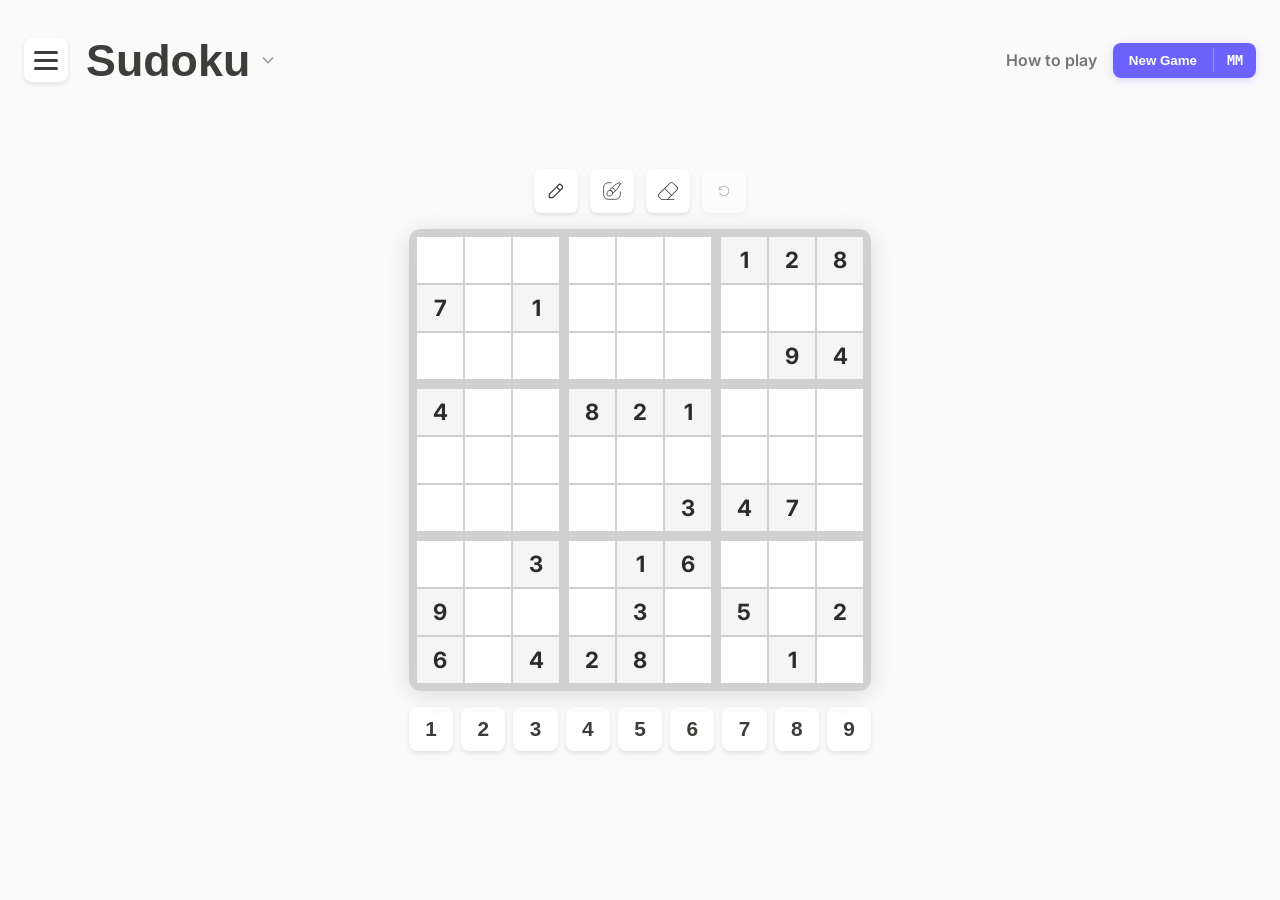
==== commit 013d8470: "feat: update README and HTML files for asset paths; enhance server configuration for allowed origins" ====
--- a/ui/web/_sudoku/index.html
+++ b/ui/web/_sudoku/index.html
@@ -8,9 +8,8 @@
   <!-- Open Graph meta tags -->
   <meta property="og:title" content="Sudoku">
   <meta property="og:description" content="Classic number puzzle">
-  <meta property="og:image" content="https://qdiag.xyz/assets/sudoku-preview.png">
+  <meta property="og:image" content="/assets/sudoku-preview.png">
   <meta property="og:type" content="website">
-  <meta property="og:url" content="https://qdiag.xyz/sudoku/">
   
   <!-- Fonts and styles -->
   <link href="https://fonts.googleapis.com/css2?family=Inter:wght@400;600&display=swap" rel="stylesheet">
@@ -19,10 +18,10 @@
   <link rel="stylesheet" href="multiplayer.css">
   
   <!-- Favicons -->
-  <link rel="apple-touch-icon" sizes="180x180" href="https://qdiag.xyz/assets/icons/apple-touch-icon.png">
-  <link rel="icon" type="image/png" sizes="32x32" href="https://qdiag.xyz/assets/icons/favicon-32x32.png">
-  <link rel="icon" type="image/png" sizes="16x16" href="https://qdiag.xyz/assets/icons/favicon-16x16.png">
-  <link rel="manifest" href="https://qdiag.xyz/assets/icons/site.webmanifest">
+  <link rel="apple-touch-icon" sizes="180x180" href="/assets/icons/apple-touch-icon.png">
+  <link rel="icon" type="image/png" sizes="32x32" href="/assets/icons/favicon-32x32.png">
+  <link rel="icon" type="image/png" sizes="16x16" href="/assets/icons/favicon-16x16.png">
+  <link rel="manifest" href="/assets/icons/site.webmanifest">
 </head>
 <body>
   <!-- Header -->
@@ -244,10 +243,6 @@
     </div>
   </div>
 
-  <!-- Footer -->
-  <footer class="footer">
-    <a href="https://t.me/qdiag" target="_blank">Telegram channel @qdiag</a>
-  </footer>
 
   <!-- Help modal -->
   <div class="helpModal" id="helpModal">
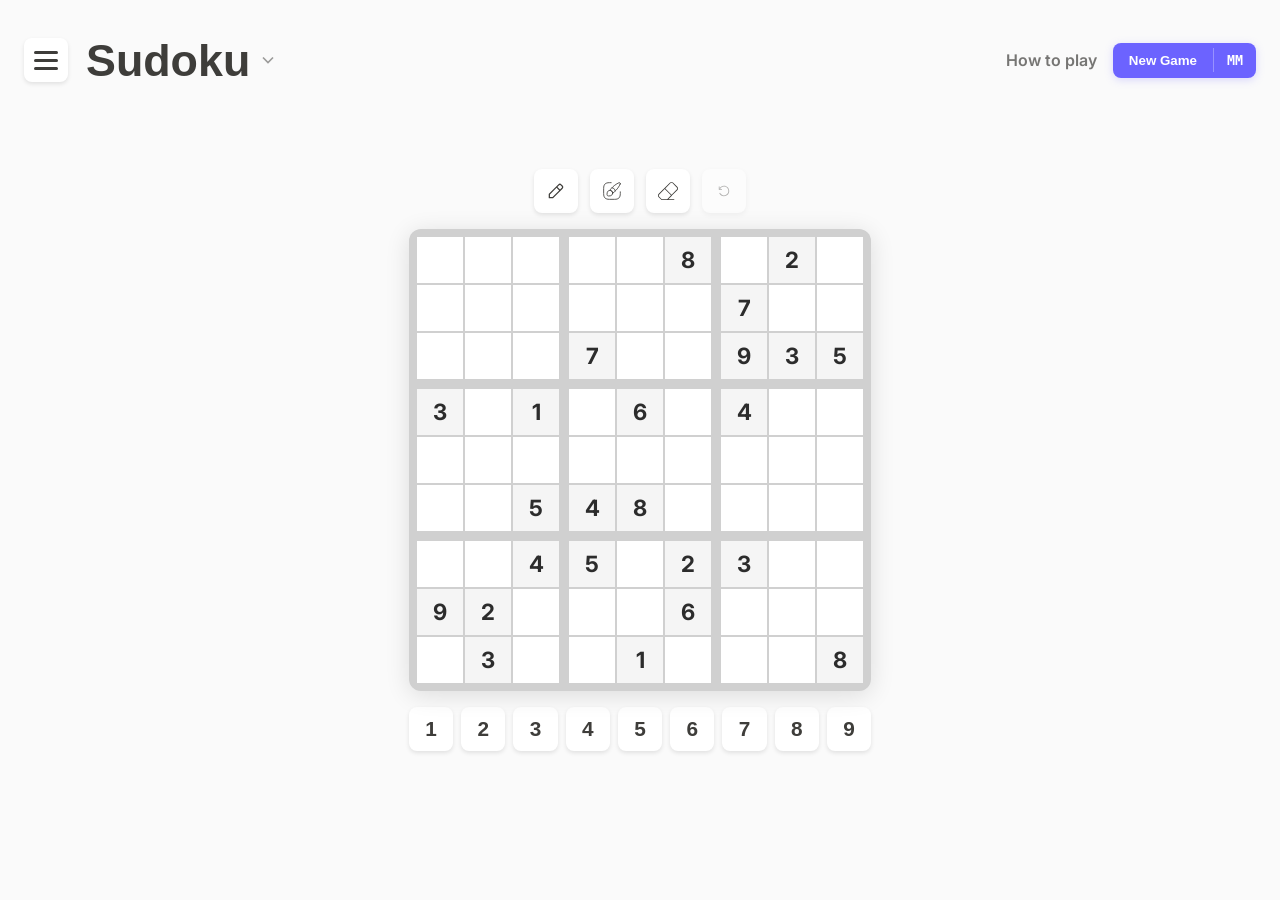
==== commit 5dcc57ec: "fix: update paths for favicons and links in HTML files for consistency" ====
--- a/ui/web/_sudoku/index.html
+++ b/ui/web/_sudoku/index.html
@@ -18,10 +18,10 @@
   <link rel="stylesheet" href="multiplayer.css">
   
   <!-- Favicons -->
-  <link rel="apple-touch-icon" sizes="180x180" href="/assets/icons/apple-touch-icon.png">
-  <link rel="icon" type="image/png" sizes="32x32" href="/assets/icons/favicon-32x32.png">
-  <link rel="icon" type="image/png" sizes="16x16" href="/assets/icons/favicon-16x16.png">
-  <link rel="manifest" href="/assets/icons/site.webmanifest">
+  <link rel="apple-touch-icon" sizes="180x180" href="../assets/icons/apple-touch-icon.png">
+  <link rel="icon" type="image/png" sizes="32x32" href="../assets/icons/favicon-32x32.png">
+  <link rel="icon" type="image/png" sizes="16x16" href="../assets/icons/favicon-16x16.png">
+  <link rel="manifest" href="../assets/icons/site.webmanifest">
 </head>
 <body>
   <!-- Header -->
@@ -38,15 +38,15 @@
           </svg>
         </button>
         <div id="gamesDropdown" class="games-dropdown">
-          <a href="/sudoku/" class="game-item active">
+          <a href="../sudoku/" class="game-item active">
             <div class="game-name">Sudoku</div>
             <div class="game-desc">Classic</div>
           </a>
-          <!-- <a href="/masyu/" class="game-item">
+          <!-- <a href="../masyu/" class="game-item">
             <div class="game-name">Masyu</div>
             <div class="game-desc">Draw a loop</div>
           </a> -->
-          <!-- <a href="/bmf/" class="game-item">
+          <!-- <a href="../bmf/" class="game-item">
             <div class="game-name">BMF</div>
             <div class="game-desc">Find patterns</div>
           </a> -->
